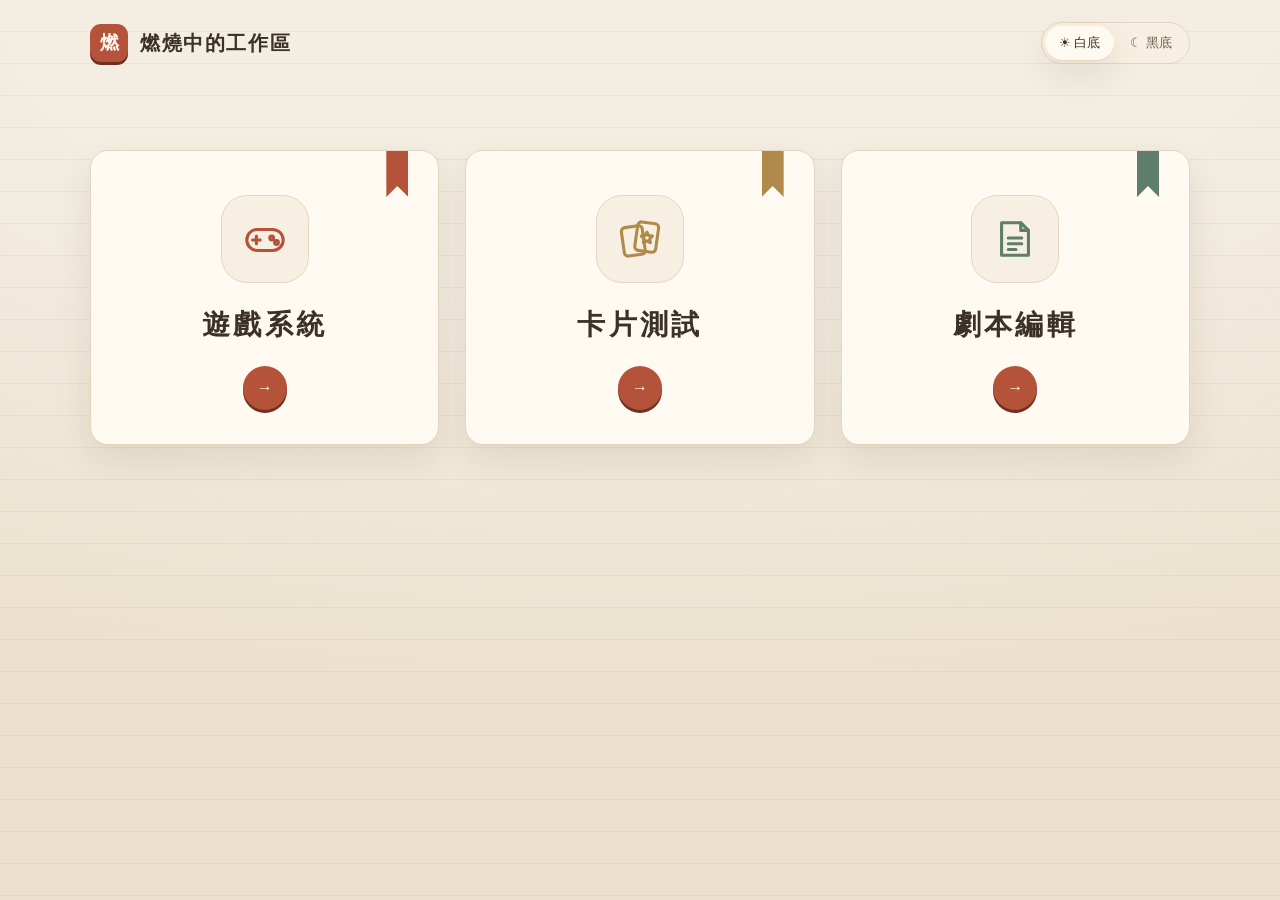
==== docs/index.html @ bcf4adba "Upload site" ====
<!DOCTYPE html>
<html lang="zh-Hant">
<head>
<meta charset="utf-8">
<meta name="viewport" content="width=device-width, initial-scale=1">
<title>燃燒中的工作區</title>
<script>
// 白底／黑底的約定（劇本板 repo 的 spec〈入口頁〉：docs/superpowers/specs/2026-11-04-portal-and-editor-polish-design.md）：
// localStorage 鍵 portal-theme，值只有 light／dark，其他值當作沒有；沒有就跟著 prefers-color-scheme；
// 套在 <html data-theme>。入口頁是純靜態頁、引用不到劇本板的程式碼，所以同一個約定在劇本板的
// index.html 與 src/app/theme.ts 各有一份，改這裡就要一起改那邊。在畫面畫出來之前先套好，免得閃一下錯的底色。
(function () {
  var theme = null
  try { theme = window.localStorage.getItem('portal-theme') } catch (e) { theme = null }
  if (theme !== 'light' && theme !== 'dark') {
    var dark = typeof window.matchMedia === 'function' && window.matchMedia('(prefers-color-scheme: dark)').matches
    theme = dark ? 'dark' : 'light'
  }
  document.documentElement.setAttribute('data-theme', theme)
})()
</script>
<style>
:root {
  --font-body: "Microsoft JhengHei", "Noto Sans TC", "PingFang TC", sans-serif;
  --font-head: "Noto Serif TC", "Source Han Serif TC", "PMingLiU", "MingLiU", serif;
  --r: 18px; --r-sm: 10px;
}
[data-theme="light"] {
  --bg: #f3ede2; --bg2: #ebe0cc; --surface: #fffaf1; --surface-2: #f7efe1; --text: #3b3127; --muted: #8b7a68;
  --line: #e4d6c1; --accent: #b4523a; --accent-ink: #fff8f0; --accent-soft: #f4dfd5; --accent-2: #5e7d6a; --gold: #b08a4a;
  --shadow: 0 1px 0 #e6d8c3, 0 14px 34px rgba(90, 60, 30, .10);
  --shadow-hover: 0 1px 0 #e6d8c3, 0 22px 44px rgba(90, 60, 30, .16);
  --rule: rgba(120, 90, 60, .07);
  --muted-text: color-mix(in srgb, var(--muted) 65%, var(--text));
  --accent-text: color-mix(in srgb, var(--accent) 80%, var(--text));
  --ok-text: color-mix(in srgb, var(--accent-2) 70%, var(--text));
}
[data-theme="dark"] {
  --bg: #1d1915; --bg2: #16120f; --surface: #29231e; --surface-2: #322b24; --text: #efe5d6; --muted: #a8988a;
  --line: #40372e; --accent: #e08562; --accent-ink: #26170f; --accent-soft: #4a3026; --accent-2: #8fb39b; --gold: #d2ac6a;
  --shadow: 0 1px 0 #15110d, 0 14px 34px rgba(0, 0, 0, .4);
  --shadow-hover: 0 1px 0 #15110d, 0 22px 44px rgba(0, 0, 0, .55);
  --rule: rgba(255, 240, 220, .035);
  --muted-text: color-mix(in srgb, var(--muted) 85%, var(--text));
  --accent-text: color-mix(in srgb, var(--accent) 85%, var(--text));
  --ok-text: var(--accent-2);
}
* { box-sizing: border-box; }
html, body { margin: 0; min-height: 100%; }
body {
  font-family: var(--font-body); color: var(--text); line-height: 1.6;
  background: radial-gradient(120% 80% at 50% 0%, var(--bg) 40%, var(--bg2) 100%) fixed;
  transition: background .3s, color .3s;
}
.frame { min-height: 100vh; display: flex; justify-content: center; }
.page {
  container-type: inline-size; width: 100%; min-height: 100vh;
  /* 稿紙橫線 */
  background-image: repeating-linear-gradient(transparent 0 31px, var(--rule) 31px 32px);
}

/* 頂列 */
.top { display: flex; align-items: center; gap: 12px; padding: 22px 40px; max-width: 1180px; margin: 0 auto; }
.mark {
  width: 38px; height: 38px; border-radius: 11px; display: grid; place-items: center;
  background: var(--accent); color: var(--accent-ink); font-family: var(--font-head); font-size: 19px; font-weight: 700;
  box-shadow: 0 3px 0 color-mix(in srgb, var(--accent) 60%, #000);
}
.brand { font-family: var(--font-head); font-size: 20px; font-weight: 700; letter-spacing: .08em; }
.spacer { flex: 1; }
.theme-toggle {
  display: flex; gap: 2px; padding: 3px; border-radius: 999px; background: var(--surface-2); border: 1px solid var(--line);
}
.theme-toggle button {
  border: 0; background: none; padding: 6px 14px; border-radius: 999px; cursor: pointer; color: var(--muted-text);
  font: inherit; font-size: 13px; min-height: 34px; white-space: nowrap;
}
.theme-toggle button.on { background: var(--surface); color: var(--text); box-shadow: var(--shadow); }
[data-theme="dark"] .theme-toggle button.on { background: var(--accent-soft); color: var(--accent-text); box-shadow: none; }

/* 標題 */
.hero { max-width: 1180px; margin: 0 auto; padding: 46px 40px 34px; }
.eyebrow { color: var(--accent-text); font-size: 13px; letter-spacing: .3em; font-weight: 700; }
.hero h1 { font-family: var(--font-head); font-size: 44px; margin: 10px 0 10px; letter-spacing: .06em; line-height: 1.25; }
.hero p { color: var(--muted-text); margin: 0; font-size: 16px; }
.hero .seal {
  display: inline-block; margin-left: 10px; vertical-align: middle; transform: rotate(-8deg);
  border: 2px solid var(--accent); color: var(--accent-text); border-radius: 6px; padding: 0 6px;
  font-size: 14px; letter-spacing: .1em; font-family: var(--font-head); opacity: .85;
}

/* 三張卡 */
.doors {
  max-width: 1180px; margin: 0 auto; padding: 64px 40px 50px;
  display: grid; grid-template-columns: repeat(3, 1fr); gap: 26px;
}
.door {
  position: relative; display: flex; flex-direction: column; text-decoration: none; color: inherit;
  background: var(--surface); border: 1px solid var(--line); border-radius: var(--r); padding: 30px 28px 24px;
  box-shadow: var(--shadow); transition: transform .2s, box-shadow .2s; overflow: hidden;
}
.door:hover { transform: translateY(-4px); box-shadow: var(--shadow-hover); }
.door::before { /* 書籤緞帶 */
  content: ""; position: absolute; top: 0; right: 30px; width: 22px; height: 46px;
  background: var(--ribbon); clip-path: polygon(0 0, 100% 0, 100% 100%, 50% 76%, 0 100%);
}
.door.game { --ribbon: var(--accent); }
.door.cards { --ribbon: var(--gold); }
.door.script { --ribbon: var(--accent-2); }
.icon {
  width: 64px; height: 64px; border-radius: 18px; display: grid; place-items: center; margin-bottom: 18px;
  background: var(--surface-2); color: var(--ribbon); border: 1px solid var(--line);
}
.icon svg { width: 34px; height: 34px; }
.door { align-items: center; text-align: center; padding: 44px 28px 34px; }
.door .icon { width: 88px; height: 88px; border-radius: 26px; margin-bottom: 20px; }
.door .icon svg { width: 46px; height: 46px; }
.door h2 { font-family: var(--font-head); font-size: 28px; margin: 0; letter-spacing: .12em; }
.arrow {
  margin-top: 18px; width: 44px; height: 44px; border-radius: 50%; display: grid; place-items: center; font-weight: 700;
  background: var(--accent); color: var(--accent-ink); box-shadow: 0 3px 0 color-mix(in srgb, var(--accent) 60%, #000);
  transition: transform .2s;
}
.door:hover .arrow { transform: translateX(4px); }
.door:active .arrow { transform: translateY(2px); box-shadow: 0 1px 0 color-mix(in srgb, var(--accent) 60%, #000); }
.door .desc { color: var(--muted-text); margin: 0 0 16px; font-size: 14.5px; }
.chips { display: flex; flex-wrap: wrap; gap: 6px; margin-bottom: 22px; }
.chip { font-size: 12.5px; padding: 3px 10px; border-radius: 999px; background: var(--surface-2); border: 1px solid var(--line); }
.foot { margin-top: auto; display: flex; align-items: center; gap: 10px; padding-top: 16px; border-top: 1.5px dashed var(--line); }
.go {
  margin-left: auto; display: inline-flex; align-items: center; gap: 6px; min-height: 44px; padding: 0 22px;
  border-radius: 12px; font-weight: 700; background: var(--accent); color: var(--accent-ink);
  box-shadow: 0 3px 0 color-mix(in srgb, var(--accent) 60%, #000); transition: transform .1s;
}
.door:active .go { transform: translateY(2px); box-shadow: 0 1px 0 color-mix(in srgb, var(--accent) 60%, #000); }
.note { font-size: 12.5px; color: var(--muted-text); display: flex; align-items: center; gap: 5px; }
.lock {
  font-size: 12.5px; color: var(--ok-text); font-weight: 700; display: inline-flex; align-items: center; gap: 5px;
  padding: 3px 10px; border-radius: 999px; background: color-mix(in srgb, var(--accent-2) 14%, transparent);
}

.bottom { max-width: 1180px; margin: 0 auto; padding: 0 40px 40px; color: var(--muted-text); font-size: 13px; text-align: center; }

/* 窄版（手機）：用容器寬度判斷 */
@container (max-width: 760px) {
  .top { padding: 16px 18px; }
  .brand { font-size: 16px; white-space: nowrap; }
  .theme-toggle .lbl { display: none; }
  .theme-toggle button { min-width: 44px; min-height: 44px; font-size: 15px; }
  .hero { padding: 20px 20px 22px; }
  .hero h1 { font-size: 30px; }
  .hero p { font-size: 14.5px; }
  .doors { grid-template-columns: 1fr; gap: 16px; padding: 18px 16px 30px; }
  .door { padding: 18px 20px; flex-direction: row; text-align: left; gap: 16px; }
  .door::before { right: 18px; height: 36px; width: 18px; }
  .door .icon { width: 56px; height: 56px; border-radius: 16px; margin: 0; }
  .door .icon svg { width: 30px; height: 30px; }
  .door h2 { font-size: 22px; flex: 1; letter-spacing: .08em; }
  .arrow { margin: 0 34px 0 0; }
  .bottom { padding: 0 20px 30px; }
}

</style>
</head>
<body>
<div class="frame">
<div class="page">

  <header class="top">
    <div class="mark">燃</div>
    <div class="brand">燃燒中的工作區</div>
    <div class="spacer"></div>
    <div class="theme-toggle" id="themeToggle">
      <button data-t="light" type="button" aria-label="白底">☀<span class="lbl"> 白底</span></button><button data-t="dark" type="button" aria-label="黑底">☾<span class="lbl"> 黑底</span></button>
    </div>
  </header>

  <main class="doors">
    <a class="door game" href="./game/">
      <div class="icon">
        <svg viewBox="0 0 24 24" fill="none" stroke="currentColor" stroke-width="1.6" stroke-linecap="round" stroke-linejoin="round">
          <rect x="2.5" y="7" width="19" height="11" rx="5.5"/><path d="M7.5 10.5v4M5.5 12.5h4"/><circle cx="15.5" cy="11.5" r="1"/><circle cx="18" cy="13.8" r="1"/>
        </svg>
      </div>
      <h2>遊戲系統</h2>
      <span class="arrow" aria-hidden="true">→</span>
    </a>

    <a class="door cards" href="./cards/">
      <div class="icon">
        <svg viewBox="0 0 24 24" fill="none" stroke="currentColor" stroke-width="1.6" stroke-linecap="round" stroke-linejoin="round">
          <rect x="3" y="5.5" width="11" height="15" rx="2" transform="rotate(-8 8.5 13)"/><rect x="10" y="3.5" width="11" height="15" rx="2" transform="rotate(8 15.5 11)"/><path d="M15.6 8.4l.9 1.8 2 .3-1.45 1.4.35 2-1.8-.95-1.8.95.35-2-1.45-1.4 2-.3z"/>
        </svg>
      </div>
      <h2>卡片測試</h2>
      <span class="arrow" aria-hidden="true">→</span>
    </a>

    <a class="door script" href="./script/">
      <div class="icon">
        <svg viewBox="0 0 24 24" fill="none" stroke="currentColor" stroke-width="1.6" stroke-linecap="round" stroke-linejoin="round">
          <path d="M5 3.5h10l4 4v13H5z"/><path d="M15 3.5v4h4"/><path d="M8.5 11.5h7M8.5 14.5h7M8.5 17.5h4"/>
        </svg>
      </div>
      <h2>劇本編輯</h2>
      <span class="arrow" aria-hidden="true">→</span>
    </a>
  </main>
</div>
</div>


<script>
// 切換鈕：存進同一個鍵、套在 <html>，並標出目前是哪一邊。約定見 <head> 裡那段註解。
function syncButtons() {
  var now = document.documentElement.getAttribute('data-theme')
  document.querySelectorAll('#themeToggle button').forEach(function (b) {
    b.classList.toggle('on', b.dataset.t === now)
    b.setAttribute('aria-pressed', String(b.dataset.t === now))
  })
}
syncButtons()
// 瀏覽器上一頁會從 bfcache 還原這一頁，這時 <head> 裡那段不會重跑；在劇本編輯裡改過底色的話，這裡要重讀一次。
window.addEventListener('pageshow', function () {
  var theme = null
  try { theme = window.localStorage.getItem('portal-theme') } catch (e) { theme = null }
  if (theme !== 'light' && theme !== 'dark') {
    var dark = typeof window.matchMedia === 'function' && window.matchMedia('(prefers-color-scheme: dark)').matches
    theme = dark ? 'dark' : 'light'
  }
  document.documentElement.setAttribute('data-theme', theme)
  syncButtons()
})
document.getElementById('themeToggle').addEventListener('click', function (e) {
  var btn = e.target.closest('button')
  var t = btn && btn.dataset.t
  if (t !== 'light' && t !== 'dark') return
  document.documentElement.setAttribute('data-theme', t)
  try { window.localStorage.setItem('portal-theme', t) } catch (err) { /* 記不住就算了，這一次照樣生效 */ }
  syncButtons()
})
</script>
</body>
</html>
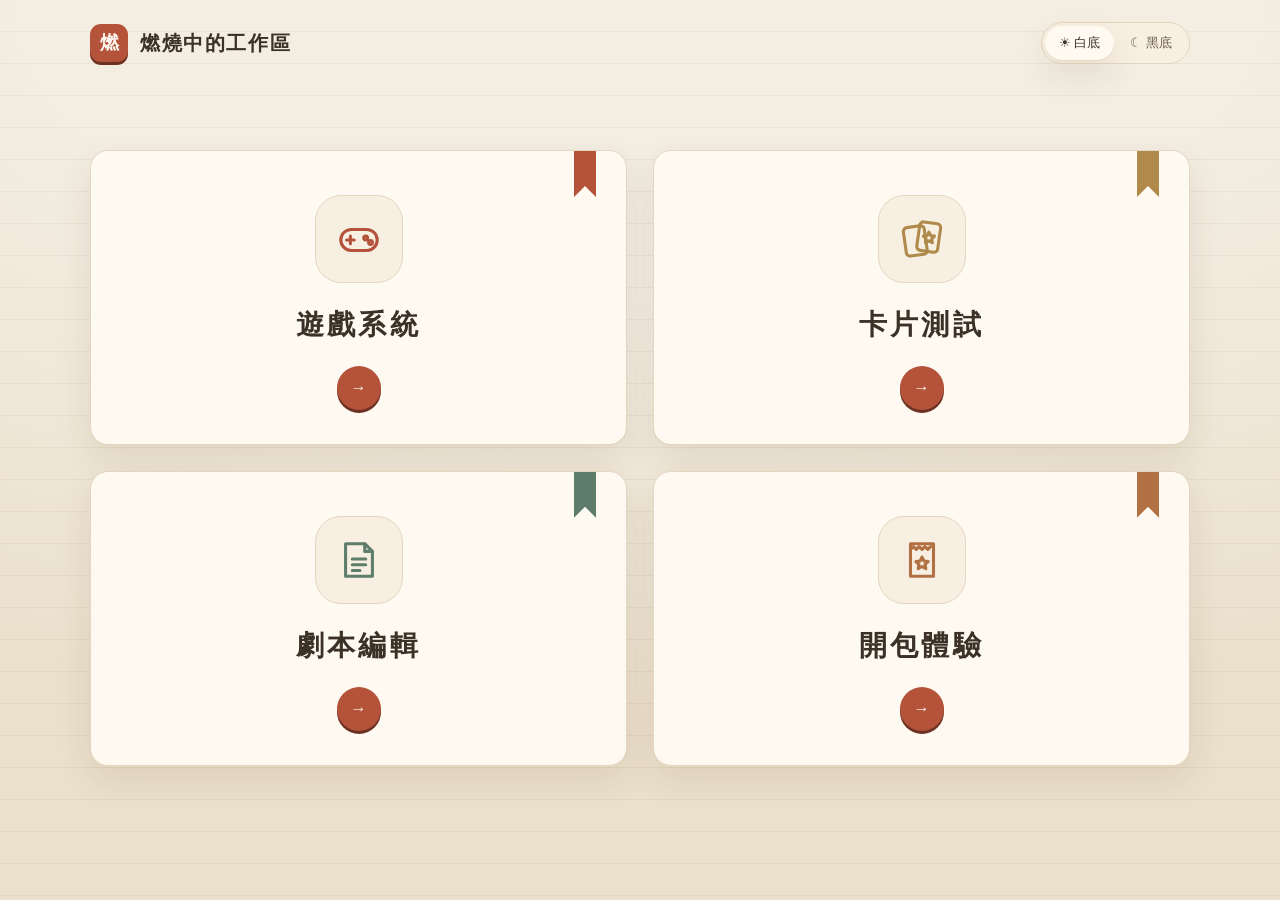
==== commit a8e90d73: "update 20261111" ====
--- a/docs/index.html
+++ b/docs/index.html
@@ -1,244 +1,255 @@
-<!DOCTYPE html>
-<html lang="zh-Hant">
-<head>
-<meta charset="utf-8">
-<meta name="viewport" content="width=device-width, initial-scale=1">
-<title>燃燒中的工作區</title>
-<script>
-// 白底／黑底的約定（劇本板 repo 的 spec〈入口頁〉：docs/superpowers/specs/2026-11-04-portal-and-editor-polish-design.md）：
-// localStorage 鍵 portal-theme，值只有 light／dark，其他值當作沒有；沒有就跟著 prefers-color-scheme；
-// 套在 <html data-theme>。入口頁是純靜態頁、引用不到劇本板的程式碼，所以同一個約定在劇本板的
-// index.html 與 src/app/theme.ts 各有一份，改這裡就要一起改那邊。在畫面畫出來之前先套好，免得閃一下錯的底色。
-(function () {
-  var theme = null
-  try { theme = window.localStorage.getItem('portal-theme') } catch (e) { theme = null }
-  if (theme !== 'light' && theme !== 'dark') {
-    var dark = typeof window.matchMedia === 'function' && window.matchMedia('(prefers-color-scheme: dark)').matches
-    theme = dark ? 'dark' : 'light'
-  }
-  document.documentElement.setAttribute('data-theme', theme)
-})()
-</script>
-<style>
-:root {
-  --font-body: "Microsoft JhengHei", "Noto Sans TC", "PingFang TC", sans-serif;
-  --font-head: "Noto Serif TC", "Source Han Serif TC", "PMingLiU", "MingLiU", serif;
-  --r: 18px; --r-sm: 10px;
-}
-[data-theme="light"] {
-  --bg: #f3ede2; --bg2: #ebe0cc; --surface: #fffaf1; --surface-2: #f7efe1; --text: #3b3127; --muted: #8b7a68;
-  --line: #e4d6c1; --accent: #b4523a; --accent-ink: #fff8f0; --accent-soft: #f4dfd5; --accent-2: #5e7d6a; --gold: #b08a4a;
-  --shadow: 0 1px 0 #e6d8c3, 0 14px 34px rgba(90, 60, 30, .10);
-  --shadow-hover: 0 1px 0 #e6d8c3, 0 22px 44px rgba(90, 60, 30, .16);
-  --rule: rgba(120, 90, 60, .07);
-  --muted-text: color-mix(in srgb, var(--muted) 65%, var(--text));
-  --accent-text: color-mix(in srgb, var(--accent) 80%, var(--text));
-  --ok-text: color-mix(in srgb, var(--accent-2) 70%, var(--text));
-}
-[data-theme="dark"] {
-  --bg: #1d1915; --bg2: #16120f; --surface: #29231e; --surface-2: #322b24; --text: #efe5d6; --muted: #a8988a;
-  --line: #40372e; --accent: #e08562; --accent-ink: #26170f; --accent-soft: #4a3026; --accent-2: #8fb39b; --gold: #d2ac6a;
-  --shadow: 0 1px 0 #15110d, 0 14px 34px rgba(0, 0, 0, .4);
-  --shadow-hover: 0 1px 0 #15110d, 0 22px 44px rgba(0, 0, 0, .55);
-  --rule: rgba(255, 240, 220, .035);
-  --muted-text: color-mix(in srgb, var(--muted) 85%, var(--text));
-  --accent-text: color-mix(in srgb, var(--accent) 85%, var(--text));
-  --ok-text: var(--accent-2);
-}
-* { box-sizing: border-box; }
-html, body { margin: 0; min-height: 100%; }
-body {
-  font-family: var(--font-body); color: var(--text); line-height: 1.6;
-  background: radial-gradient(120% 80% at 50% 0%, var(--bg) 40%, var(--bg2) 100%) fixed;
-  transition: background .3s, color .3s;
-}
-.frame { min-height: 100vh; display: flex; justify-content: center; }
-.page {
-  container-type: inline-size; width: 100%; min-height: 100vh;
-  /* 稿紙橫線 */
-  background-image: repeating-linear-gradient(transparent 0 31px, var(--rule) 31px 32px);
-}
-
-/* 頂列 */
-.top { display: flex; align-items: center; gap: 12px; padding: 22px 40px; max-width: 1180px; margin: 0 auto; }
-.mark {
-  width: 38px; height: 38px; border-radius: 11px; display: grid; place-items: center;
-  background: var(--accent); color: var(--accent-ink); font-family: var(--font-head); font-size: 19px; font-weight: 700;
-  box-shadow: 0 3px 0 color-mix(in srgb, var(--accent) 60%, #000);
-}
-.brand { font-family: var(--font-head); font-size: 20px; font-weight: 700; letter-spacing: .08em; }
-.spacer { flex: 1; }
-.theme-toggle {
-  display: flex; gap: 2px; padding: 3px; border-radius: 999px; background: var(--surface-2); border: 1px solid var(--line);
-}
-.theme-toggle button {
-  border: 0; background: none; padding: 6px 14px; border-radius: 999px; cursor: pointer; color: var(--muted-text);
-  font: inherit; font-size: 13px; min-height: 34px; white-space: nowrap;
-}
-.theme-toggle button.on { background: var(--surface); color: var(--text); box-shadow: var(--shadow); }
-[data-theme="dark"] .theme-toggle button.on { background: var(--accent-soft); color: var(--accent-text); box-shadow: none; }
-
-/* 標題 */
-.hero { max-width: 1180px; margin: 0 auto; padding: 46px 40px 34px; }
-.eyebrow { color: var(--accent-text); font-size: 13px; letter-spacing: .3em; font-weight: 700; }
-.hero h1 { font-family: var(--font-head); font-size: 44px; margin: 10px 0 10px; letter-spacing: .06em; line-height: 1.25; }
-.hero p { color: var(--muted-text); margin: 0; font-size: 16px; }
-.hero .seal {
-  display: inline-block; margin-left: 10px; vertical-align: middle; transform: rotate(-8deg);
-  border: 2px solid var(--accent); color: var(--accent-text); border-radius: 6px; padding: 0 6px;
-  font-size: 14px; letter-spacing: .1em; font-family: var(--font-head); opacity: .85;
-}
-
-/* 三張卡 */
-.doors {
-  max-width: 1180px; margin: 0 auto; padding: 64px 40px 50px;
-  display: grid; grid-template-columns: repeat(3, 1fr); gap: 26px;
-}
-.door {
-  position: relative; display: flex; flex-direction: column; text-decoration: none; color: inherit;
-  background: var(--surface); border: 1px solid var(--line); border-radius: var(--r); padding: 30px 28px 24px;
-  box-shadow: var(--shadow); transition: transform .2s, box-shadow .2s; overflow: hidden;
-}
-.door:hover { transform: translateY(-4px); box-shadow: var(--shadow-hover); }
-.door::before { /* 書籤緞帶 */
-  content: ""; position: absolute; top: 0; right: 30px; width: 22px; height: 46px;
-  background: var(--ribbon); clip-path: polygon(0 0, 100% 0, 100% 100%, 50% 76%, 0 100%);
-}
-.door.game { --ribbon: var(--accent); }
-.door.cards { --ribbon: var(--gold); }
-.door.script { --ribbon: var(--accent-2); }
-.icon {
-  width: 64px; height: 64px; border-radius: 18px; display: grid; place-items: center; margin-bottom: 18px;
-  background: var(--surface-2); color: var(--ribbon); border: 1px solid var(--line);
-}
-.icon svg { width: 34px; height: 34px; }
-.door { align-items: center; text-align: center; padding: 44px 28px 34px; }
-.door .icon { width: 88px; height: 88px; border-radius: 26px; margin-bottom: 20px; }
-.door .icon svg { width: 46px; height: 46px; }
-.door h2 { font-family: var(--font-head); font-size: 28px; margin: 0; letter-spacing: .12em; }
-.arrow {
-  margin-top: 18px; width: 44px; height: 44px; border-radius: 50%; display: grid; place-items: center; font-weight: 700;
-  background: var(--accent); color: var(--accent-ink); box-shadow: 0 3px 0 color-mix(in srgb, var(--accent) 60%, #000);
-  transition: transform .2s;
-}
-.door:hover .arrow { transform: translateX(4px); }
-.door:active .arrow { transform: translateY(2px); box-shadow: 0 1px 0 color-mix(in srgb, var(--accent) 60%, #000); }
-.door .desc { color: var(--muted-text); margin: 0 0 16px; font-size: 14.5px; }
-.chips { display: flex; flex-wrap: wrap; gap: 6px; margin-bottom: 22px; }
-.chip { font-size: 12.5px; padding: 3px 10px; border-radius: 999px; background: var(--surface-2); border: 1px solid var(--line); }
-.foot { margin-top: auto; display: flex; align-items: center; gap: 10px; padding-top: 16px; border-top: 1.5px dashed var(--line); }
-.go {
-  margin-left: auto; display: inline-flex; align-items: center; gap: 6px; min-height: 44px; padding: 0 22px;
-  border-radius: 12px; font-weight: 700; background: var(--accent); color: var(--accent-ink);
-  box-shadow: 0 3px 0 color-mix(in srgb, var(--accent) 60%, #000); transition: transform .1s;
-}
-.door:active .go { transform: translateY(2px); box-shadow: 0 1px 0 color-mix(in srgb, var(--accent) 60%, #000); }
-.note { font-size: 12.5px; color: var(--muted-text); display: flex; align-items: center; gap: 5px; }
-.lock {
-  font-size: 12.5px; color: var(--ok-text); font-weight: 700; display: inline-flex; align-items: center; gap: 5px;
-  padding: 3px 10px; border-radius: 999px; background: color-mix(in srgb, var(--accent-2) 14%, transparent);
-}
-
-.bottom { max-width: 1180px; margin: 0 auto; padding: 0 40px 40px; color: var(--muted-text); font-size: 13px; text-align: center; }
-
-/* 窄版（手機）：用容器寬度判斷 */
-@container (max-width: 760px) {
-  .top { padding: 16px 18px; }
-  .brand { font-size: 16px; white-space: nowrap; }
-  .theme-toggle .lbl { display: none; }
-  .theme-toggle button { min-width: 44px; min-height: 44px; font-size: 15px; }
-  .hero { padding: 20px 20px 22px; }
-  .hero h1 { font-size: 30px; }
-  .hero p { font-size: 14.5px; }
-  .doors { grid-template-columns: 1fr; gap: 16px; padding: 18px 16px 30px; }
-  .door { padding: 18px 20px; flex-direction: row; text-align: left; gap: 16px; }
-  .door::before { right: 18px; height: 36px; width: 18px; }
-  .door .icon { width: 56px; height: 56px; border-radius: 16px; margin: 0; }
-  .door .icon svg { width: 30px; height: 30px; }
-  .door h2 { font-size: 22px; flex: 1; letter-spacing: .08em; }
-  .arrow { margin: 0 34px 0 0; }
-  .bottom { padding: 0 20px 30px; }
-}
-
-</style>
-</head>
-<body>
-<div class="frame">
-<div class="page">
-
-  <header class="top">
-    <div class="mark">燃</div>
-    <div class="brand">燃燒中的工作區</div>
-    <div class="spacer"></div>
-    <div class="theme-toggle" id="themeToggle">
-      <button data-t="light" type="button" aria-label="白底">☀<span class="lbl"> 白底</span></button><button data-t="dark" type="button" aria-label="黑底">☾<span class="lbl"> 黑底</span></button>
-    </div>
-  </header>
-
-  <main class="doors">
-    <a class="door game" href="./game/">
-      <div class="icon">
-        <svg viewBox="0 0 24 24" fill="none" stroke="currentColor" stroke-width="1.6" stroke-linecap="round" stroke-linejoin="round">
-          <rect x="2.5" y="7" width="19" height="11" rx="5.5"/><path d="M7.5 10.5v4M5.5 12.5h4"/><circle cx="15.5" cy="11.5" r="1"/><circle cx="18" cy="13.8" r="1"/>
-        </svg>
-      </div>
-      <h2>遊戲系統</h2>
-      <span class="arrow" aria-hidden="true">→</span>
-    </a>
-
-    <a class="door cards" href="./cards/">
-      <div class="icon">
-        <svg viewBox="0 0 24 24" fill="none" stroke="currentColor" stroke-width="1.6" stroke-linecap="round" stroke-linejoin="round">
-          <rect x="3" y="5.5" width="11" height="15" rx="2" transform="rotate(-8 8.5 13)"/><rect x="10" y="3.5" width="11" height="15" rx="2" transform="rotate(8 15.5 11)"/><path d="M15.6 8.4l.9 1.8 2 .3-1.45 1.4.35 2-1.8-.95-1.8.95.35-2-1.45-1.4 2-.3z"/>
-        </svg>
-      </div>
-      <h2>卡片測試</h2>
-      <span class="arrow" aria-hidden="true">→</span>
-    </a>
-
-    <a class="door script" href="./script/">
-      <div class="icon">
-        <svg viewBox="0 0 24 24" fill="none" stroke="currentColor" stroke-width="1.6" stroke-linecap="round" stroke-linejoin="round">
-          <path d="M5 3.5h10l4 4v13H5z"/><path d="M15 3.5v4h4"/><path d="M8.5 11.5h7M8.5 14.5h7M8.5 17.5h4"/>
-        </svg>
-      </div>
-      <h2>劇本編輯</h2>
-      <span class="arrow" aria-hidden="true">→</span>
-    </a>
-  </main>
-</div>
-</div>
-
-
-<script>
-// 切換鈕：存進同一個鍵、套在 <html>，並標出目前是哪一邊。約定見 <head> 裡那段註解。
-function syncButtons() {
-  var now = document.documentElement.getAttribute('data-theme')
-  document.querySelectorAll('#themeToggle button').forEach(function (b) {
-    b.classList.toggle('on', b.dataset.t === now)
-    b.setAttribute('aria-pressed', String(b.dataset.t === now))
-  })
-}
-syncButtons()
-// 瀏覽器上一頁會從 bfcache 還原這一頁，這時 <head> 裡那段不會重跑；在劇本編輯裡改過底色的話，這裡要重讀一次。
-window.addEventListener('pageshow', function () {
-  var theme = null
-  try { theme = window.localStorage.getItem('portal-theme') } catch (e) { theme = null }
-  if (theme !== 'light' && theme !== 'dark') {
-    var dark = typeof window.matchMedia === 'function' && window.matchMedia('(prefers-color-scheme: dark)').matches
-    theme = dark ? 'dark' : 'light'
-  }
-  document.documentElement.setAttribute('data-theme', theme)
-  syncButtons()
-})
-document.getElementById('themeToggle').addEventListener('click', function (e) {
-  var btn = e.target.closest('button')
-  var t = btn && btn.dataset.t
-  if (t !== 'light' && t !== 'dark') return
-  document.documentElement.setAttribute('data-theme', t)
-  try { window.localStorage.setItem('portal-theme', t) } catch (err) { /* 記不住就算了，這一次照樣生效 */ }
-  syncButtons()
-})
-</script>
-</body>
-</html>
+<!DOCTYPE html>
+<html lang="zh-Hant">
+<head>
+<meta charset="utf-8">
+<meta name="viewport" content="width=device-width, initial-scale=1">
+<title>燃燒中的工作區</title>
+<script>
+// 白底／黑底的約定（劇本板 repo 的 spec〈入口頁〉：docs/superpowers/specs/2026-11-04-portal-and-editor-polish-design.md）：
+// localStorage 鍵 portal-theme，值只有 light／dark，其他值當作沒有；沒有就跟著 prefers-color-scheme；
+// 套在 <html data-theme>。入口頁是純靜態頁、引用不到劇本板的程式碼，所以同一個約定在劇本板的
+// index.html 與 src/app/theme.ts 各有一份，改這裡就要一起改那邊。在畫面畫出來之前先套好，免得閃一下錯的底色。
+(function () {
+  var theme = null
+  try { theme = window.localStorage.getItem('portal-theme') } catch (e) { theme = null }
+  if (theme !== 'light' && theme !== 'dark') {
+    var dark = typeof window.matchMedia === 'function' && window.matchMedia('(prefers-color-scheme: dark)').matches
+    theme = dark ? 'dark' : 'light'
+  }
+  document.documentElement.setAttribute('data-theme', theme)
+})()
+</script>
+<style>
+:root {
+  --font-body: "Microsoft JhengHei", "Noto Sans TC", "PingFang TC", sans-serif;
+  --font-head: "Noto Serif TC", "Source Han Serif TC", "PMingLiU", "MingLiU", serif;
+  --r: 18px; --r-sm: 10px;
+}
+[data-theme="light"] {
+  --bg: #f3ede2; --bg2: #ebe0cc; --surface: #fffaf1; --surface-2: #f7efe1; --text: #3b3127; --muted: #8b7a68;
+  --line: #e4d6c1; --accent: #b4523a; --accent-ink: #fff8f0; --accent-soft: #f4dfd5; --accent-2: #5e7d6a; --gold: #b08a4a;
+  --shadow: 0 1px 0 #e6d8c3, 0 14px 34px rgba(90, 60, 30, .10);
+  --shadow-hover: 0 1px 0 #e6d8c3, 0 22px 44px rgba(90, 60, 30, .16);
+  --rule: rgba(120, 90, 60, .07);
+  --muted-text: color-mix(in srgb, var(--muted) 65%, var(--text));
+  --accent-text: color-mix(in srgb, var(--accent) 80%, var(--text));
+  --ok-text: color-mix(in srgb, var(--accent-2) 70%, var(--text));
+}
+[data-theme="dark"] {
+  --bg: #1d1915; --bg2: #16120f; --surface: #29231e; --surface-2: #322b24; --text: #efe5d6; --muted: #a8988a;
+  --line: #40372e; --accent: #e08562; --accent-ink: #26170f; --accent-soft: #4a3026; --accent-2: #8fb39b; --gold: #d2ac6a;
+  --shadow: 0 1px 0 #15110d, 0 14px 34px rgba(0, 0, 0, .4);
+  --shadow-hover: 0 1px 0 #15110d, 0 22px 44px rgba(0, 0, 0, .55);
+  --rule: rgba(255, 240, 220, .035);
+  --muted-text: color-mix(in srgb, var(--muted) 85%, var(--text));
+  --accent-text: color-mix(in srgb, var(--accent) 85%, var(--text));
+  --ok-text: var(--accent-2);
+}
+* { box-sizing: border-box; }
+html, body { margin: 0; min-height: 100%; }
+body {
+  font-family: var(--font-body); color: var(--text); line-height: 1.6;
+  background: radial-gradient(120% 80% at 50% 0%, var(--bg) 40%, var(--bg2) 100%) fixed;
+  transition: background .3s, color .3s;
+}
+.frame { min-height: 100vh; display: flex; justify-content: center; }
+.page {
+  container-type: inline-size; width: 100%; min-height: 100vh;
+  /* 稿紙橫線 */
+  background-image: repeating-linear-gradient(transparent 0 31px, var(--rule) 31px 32px);
+}
+
+/* 頂列 */
+.top { display: flex; align-items: center; gap: 12px; padding: 22px 40px; max-width: 1180px; margin: 0 auto; }
+.mark {
+  width: 38px; height: 38px; border-radius: 11px; display: grid; place-items: center;
+  background: var(--accent); color: var(--accent-ink); font-family: var(--font-head); font-size: 19px; font-weight: 700;
+  box-shadow: 0 3px 0 color-mix(in srgb, var(--accent) 60%, #000);
+}
+.brand { font-family: var(--font-head); font-size: 20px; font-weight: 700; letter-spacing: .08em; }
+.spacer { flex: 1; }
+.theme-toggle {
+  display: flex; gap: 2px; padding: 3px; border-radius: 999px; background: var(--surface-2); border: 1px solid var(--line);
+}
+.theme-toggle button {
+  border: 0; background: none; padding: 6px 14px; border-radius: 999px; cursor: pointer; color: var(--muted-text);
+  font: inherit; font-size: 13px; min-height: 34px; white-space: nowrap;
+}
+.theme-toggle button.on { background: var(--surface); color: var(--text); box-shadow: var(--shadow); }
+[data-theme="dark"] .theme-toggle button.on { background: var(--accent-soft); color: var(--accent-text); box-shadow: none; }
+
+/* 標題 */
+.hero { max-width: 1180px; margin: 0 auto; padding: 46px 40px 34px; }
+.eyebrow { color: var(--accent-text); font-size: 13px; letter-spacing: .3em; font-weight: 700; }
+.hero h1 { font-family: var(--font-head); font-size: 44px; margin: 10px 0 10px; letter-spacing: .06em; line-height: 1.25; }
+.hero p { color: var(--muted-text); margin: 0; font-size: 16px; }
+.hero .seal {
+  display: inline-block; margin-left: 10px; vertical-align: middle; transform: rotate(-8deg);
+  border: 2px solid var(--accent); color: var(--accent-text); border-radius: 6px; padding: 0 6px;
+  font-size: 14px; letter-spacing: .1em; font-family: var(--font-head); opacity: .85;
+}
+
+/* 四張卡（電腦 2×2，窄版一欄） */
+.doors {
+  max-width: 1180px; margin: 0 auto; padding: 64px 40px 50px;
+  display: grid; grid-template-columns: repeat(2, 1fr); gap: 26px;
+}
+.door {
+  position: relative; display: flex; flex-direction: column; text-decoration: none; color: inherit;
+  background: var(--surface); border: 1px solid var(--line); border-radius: var(--r); padding: 30px 28px 24px;
+  box-shadow: var(--shadow); transition: transform .2s, box-shadow .2s; overflow: hidden;
+}
+.door:hover { transform: translateY(-4px); box-shadow: var(--shadow-hover); }
+.door::before { /* 書籤緞帶 */
+  content: ""; position: absolute; top: 0; right: 30px; width: 22px; height: 46px;
+  background: var(--ribbon); clip-path: polygon(0 0, 100% 0, 100% 100%, 50% 76%, 0 100%);
+}
+.door.game { --ribbon: var(--accent); }
+.door.cards { --ribbon: var(--gold); }
+.door.script { --ribbon: var(--accent-2); }
+.door.packs { --ribbon: color-mix(in srgb, var(--gold) 55%, var(--accent)); }
+.icon {
+  width: 64px; height: 64px; border-radius: 18px; display: grid; place-items: center; margin-bottom: 18px;
+  background: var(--surface-2); color: var(--ribbon); border: 1px solid var(--line);
+}
+.icon svg { width: 34px; height: 34px; }
+.door { align-items: center; text-align: center; padding: 44px 28px 34px; }
+.door .icon { width: 88px; height: 88px; border-radius: 26px; margin-bottom: 20px; }
+.door .icon svg { width: 46px; height: 46px; }
+.door h2 { font-family: var(--font-head); font-size: 28px; margin: 0; letter-spacing: .12em; }
+.arrow {
+  margin-top: 18px; width: 44px; height: 44px; border-radius: 50%; display: grid; place-items: center; font-weight: 700;
+  background: var(--accent); color: var(--accent-ink); box-shadow: 0 3px 0 color-mix(in srgb, var(--accent) 60%, #000);
+  transition: transform .2s;
+}
+.door:hover .arrow { transform: translateX(4px); }
+.door:active .arrow { transform: translateY(2px); box-shadow: 0 1px 0 color-mix(in srgb, var(--accent) 60%, #000); }
+.door .desc { color: var(--muted-text); margin: 0 0 16px; font-size: 14.5px; }
+.chips { display: flex; flex-wrap: wrap; gap: 6px; margin-bottom: 22px; }
+.chip { font-size: 12.5px; padding: 3px 10px; border-radius: 999px; background: var(--surface-2); border: 1px solid var(--line); }
+.foot { margin-top: auto; display: flex; align-items: center; gap: 10px; padding-top: 16px; border-top: 1.5px dashed var(--line); }
+.go {
+  margin-left: auto; display: inline-flex; align-items: center; gap: 6px; min-height: 44px; padding: 0 22px;
+  border-radius: 12px; font-weight: 700; background: var(--accent); color: var(--accent-ink);
+  box-shadow: 0 3px 0 color-mix(in srgb, var(--accent) 60%, #000); transition: transform .1s;
+}
+.door:active .go { transform: translateY(2px); box-shadow: 0 1px 0 color-mix(in srgb, var(--accent) 60%, #000); }
+.note { font-size: 12.5px; color: var(--muted-text); display: flex; align-items: center; gap: 5px; }
+.lock {
+  font-size: 12.5px; color: var(--ok-text); font-weight: 700; display: inline-flex; align-items: center; gap: 5px;
+  padding: 3px 10px; border-radius: 999px; background: color-mix(in srgb, var(--accent-2) 14%, transparent);
+}
+
+.bottom { max-width: 1180px; margin: 0 auto; padding: 0 40px 40px; color: var(--muted-text); font-size: 13px; text-align: center; }
+
+/* 窄版（手機）：用容器寬度判斷 */
+@container (max-width: 760px) {
+  .top { padding: 16px 18px; }
+  .brand { font-size: 16px; white-space: nowrap; }
+  .theme-toggle .lbl { display: none; }
+  .theme-toggle button { min-width: 44px; min-height: 44px; font-size: 15px; }
+  .hero { padding: 20px 20px 22px; }
+  .hero h1 { font-size: 30px; }
+  .hero p { font-size: 14.5px; }
+  .doors { grid-template-columns: 1fr; gap: 16px; padding: 18px 16px 30px; }
+  .door { padding: 18px 20px; flex-direction: row; text-align: left; gap: 16px; }
+  .door::before { right: 18px; height: 36px; width: 18px; }
+  .door .icon { width: 56px; height: 56px; border-radius: 16px; margin: 0; }
+  .door .icon svg { width: 30px; height: 30px; }
+  .door h2 { font-size: 22px; flex: 1; letter-spacing: .08em; }
+  .arrow { margin: 0 34px 0 0; }
+  .bottom { padding: 0 20px 30px; }
+}
+
+</style>
+</head>
+<body>
+<div class="frame">
+<div class="page">
+
+  <header class="top">
+    <div class="mark">燃</div>
+    <div class="brand">燃燒中的工作區</div>
+    <div class="spacer"></div>
+    <div class="theme-toggle" id="themeToggle">
+      <button data-t="light" type="button" aria-label="白底">☀<span class="lbl"> 白底</span></button><button data-t="dark" type="button" aria-label="黑底">☾<span class="lbl"> 黑底</span></button>
+    </div>
+  </header>
+
+  <main class="doors">
+    <a class="door game" href="./game/">
+      <div class="icon">
+        <svg viewBox="0 0 24 24" fill="none" stroke="currentColor" stroke-width="1.6" stroke-linecap="round" stroke-linejoin="round">
+          <rect x="2.5" y="7" width="19" height="11" rx="5.5"/><path d="M7.5 10.5v4M5.5 12.5h4"/><circle cx="15.5" cy="11.5" r="1"/><circle cx="18" cy="13.8" r="1"/>
+        </svg>
+      </div>
+      <h2>遊戲系統</h2>
+      <span class="arrow" aria-hidden="true">→</span>
+    </a>
+
+    <a class="door cards" href="./cards/">
+      <div class="icon">
+        <svg viewBox="0 0 24 24" fill="none" stroke="currentColor" stroke-width="1.6" stroke-linecap="round" stroke-linejoin="round">
+          <rect x="3" y="5.5" width="11" height="15" rx="2" transform="rotate(-8 8.5 13)"/><rect x="10" y="3.5" width="11" height="15" rx="2" transform="rotate(8 15.5 11)"/><path d="M15.6 8.4l.9 1.8 2 .3-1.45 1.4.35 2-1.8-.95-1.8.95.35-2-1.45-1.4 2-.3z"/>
+        </svg>
+      </div>
+      <h2>卡片測試</h2>
+      <span class="arrow" aria-hidden="true">→</span>
+    </a>
+
+    <a class="door script" href="./script/">
+      <div class="icon">
+        <svg viewBox="0 0 24 24" fill="none" stroke="currentColor" stroke-width="1.6" stroke-linecap="round" stroke-linejoin="round">
+          <path d="M5 3.5h10l4 4v13H5z"/><path d="M15 3.5v4h4"/><path d="M8.5 11.5h7M8.5 14.5h7M8.5 17.5h4"/>
+        </svg>
+      </div>
+      <h2>劇本編輯</h2>
+      <span class="arrow" aria-hidden="true">→</span>
+    </a>
+
+    <a class="door packs" href="./packs/">
+      <div class="icon">
+        <svg viewBox="0 0 24 24" fill="none" stroke="currentColor" stroke-width="1.6" stroke-linecap="round" stroke-linejoin="round">
+          <path d="M6 3.5h12v17H6z"/><path d="M6 6.5l1.5-1.5 1.5 1.5 1.5-1.5 1.5 1.5 1.5-1.5 1.5 1.5 1.5-1.5"/><path d="M12 10.5l1 2 2.2.3-1.6 1.5.4 2.2-2-1.1-2 1.1.4-2.2-1.6-1.5 2.2-.3z"/>
+        </svg>
+      </div>
+      <h2>開包體驗</h2>
+      <span class="arrow" aria-hidden="true">→</span>
+    </a>
+  </main>
+</div>
+</div>
+
+
+<script>
+// 切換鈕：存進同一個鍵、套在 <html>，並標出目前是哪一邊。約定見 <head> 裡那段註解。
+function syncButtons() {
+  var now = document.documentElement.getAttribute('data-theme')
+  document.querySelectorAll('#themeToggle button').forEach(function (b) {
+    b.classList.toggle('on', b.dataset.t === now)
+    b.setAttribute('aria-pressed', String(b.dataset.t === now))
+  })
+}
+syncButtons()
+// 瀏覽器上一頁會從 bfcache 還原這一頁，這時 <head> 裡那段不會重跑；在劇本編輯裡改過底色的話，這裡要重讀一次。
+window.addEventListener('pageshow', function () {
+  var theme = null
+  try { theme = window.localStorage.getItem('portal-theme') } catch (e) { theme = null }
+  if (theme !== 'light' && theme !== 'dark') {
+    var dark = typeof window.matchMedia === 'function' && window.matchMedia('(prefers-color-scheme: dark)').matches
+    theme = dark ? 'dark' : 'light'
+  }
+  document.documentElement.setAttribute('data-theme', theme)
+  syncButtons()
+})
+document.getElementById('themeToggle').addEventListener('click', function (e) {
+  var btn = e.target.closest('button')
+  var t = btn && btn.dataset.t
+  if (t !== 'light' && t !== 'dark') return
+  document.documentElement.setAttribute('data-theme', t)
+  try { window.localStorage.setItem('portal-theme', t) } catch (err) { /* 記不住就算了，這一次照樣生效 */ }
+  syncButtons()
+})
+</script>
+</body>
+</html>
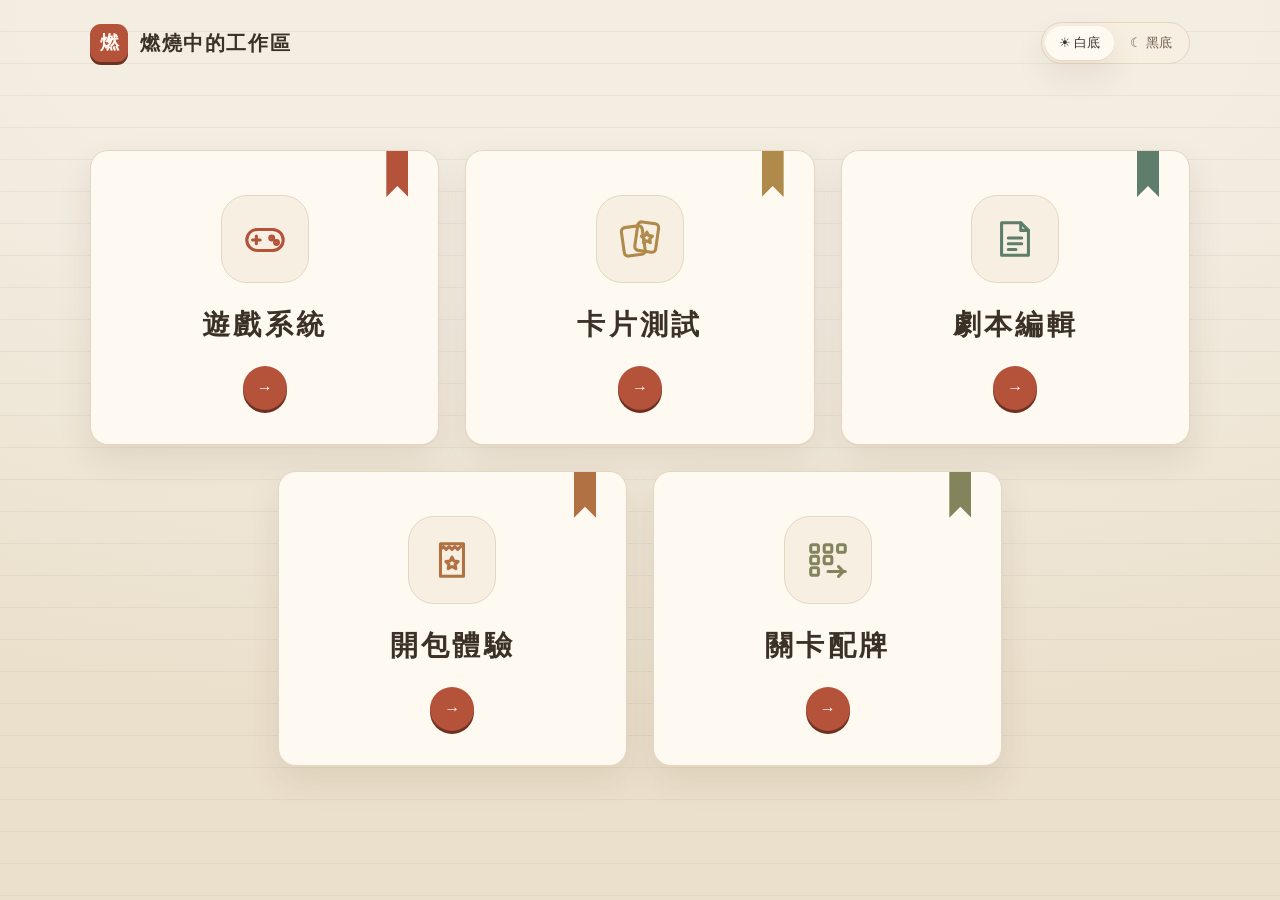
==== commit c85d65bc: "update 20261112" ====
--- a/docs/index.html
+++ b/docs/index.html
@@ -89,11 +89,15 @@
   font-size: 14px; letter-spacing: .1em; font-family: var(--font-head); opacity: .85;
 }
 
-/* 四張卡（電腦 2×2，窄版一欄） */
+/* 五張卡（電腦上三下二、每張一樣寬、下排置中；窄版一欄）。
+   六欄的格線、每張佔兩欄：上排剛好三張，下排兩張放在第 2–3、4–5 欄就置中。 */
 .doors {
   max-width: 1180px; margin: 0 auto; padding: 64px 40px 50px;
-  display: grid; grid-template-columns: repeat(2, 1fr); gap: 26px;
-}
+  display: grid; grid-template-columns: repeat(6, 1fr); gap: 26px;
+}
+.doors > .door { grid-column: span 2; }
+.doors > .door:nth-child(4) { grid-column: 2 / span 2; }
+.doors > .door:nth-child(5) { grid-column: 4 / span 2; }
 .door {
   position: relative; display: flex; flex-direction: column; text-decoration: none; color: inherit;
   background: var(--surface); border: 1px solid var(--line); border-radius: var(--r); padding: 30px 28px 24px;
@@ -108,6 +112,7 @@
 .door.cards { --ribbon: var(--gold); }
 .door.script { --ribbon: var(--accent-2); }
 .door.packs { --ribbon: color-mix(in srgb, var(--gold) 55%, var(--accent)); }
+.door.lineup { --ribbon: color-mix(in srgb, var(--accent-2) 55%, var(--gold)); }
 .icon {
   width: 64px; height: 64px; border-radius: 18px; display: grid; place-items: center; margin-bottom: 18px;
   background: var(--surface-2); color: var(--ribbon); border: 1px solid var(--line);
@@ -152,6 +157,7 @@
   .hero h1 { font-size: 30px; }
   .hero p { font-size: 14.5px; }
   .doors { grid-template-columns: 1fr; gap: 16px; padding: 18px 16px 30px; }
+  .doors > .door, .doors > .door:nth-child(4), .doors > .door:nth-child(5) { grid-column: auto; }
   .door { padding: 18px 20px; flex-direction: row; text-align: left; gap: 16px; }
   .door::before { right: 18px; height: 36px; width: 18px; }
   .door .icon { width: 56px; height: 56px; border-radius: 16px; margin: 0; }
@@ -214,6 +220,16 @@
         </svg>
       </div>
       <h2>開包體驗</h2>
+      <span class="arrow" aria-hidden="true">→</span>
+    </a>
+
+    <a class="door lineup" href="./lineup/">
+      <div class="icon">
+        <svg viewBox="0 0 24 24" fill="none" stroke="currentColor" stroke-width="1.6" stroke-linecap="round" stroke-linejoin="round">
+          <rect x="3" y="4" width="4" height="4" rx="1"/><rect x="10" y="4" width="4" height="4" rx="1"/><rect x="17" y="4" width="4" height="4" rx="1"/><rect x="3" y="10" width="4" height="4" rx="1"/><rect x="10" y="10" width="4" height="4" rx="1"/><rect x="3" y="16" width="4" height="4" rx="1"/><path d="M12 18h9M17.5 15.5 20 18l-2.5 2.5"/>
+        </svg>
+      </div>
+      <h2>關卡配牌</h2>
       <span class="arrow" aria-hidden="true">→</span>
     </a>
   </main>
